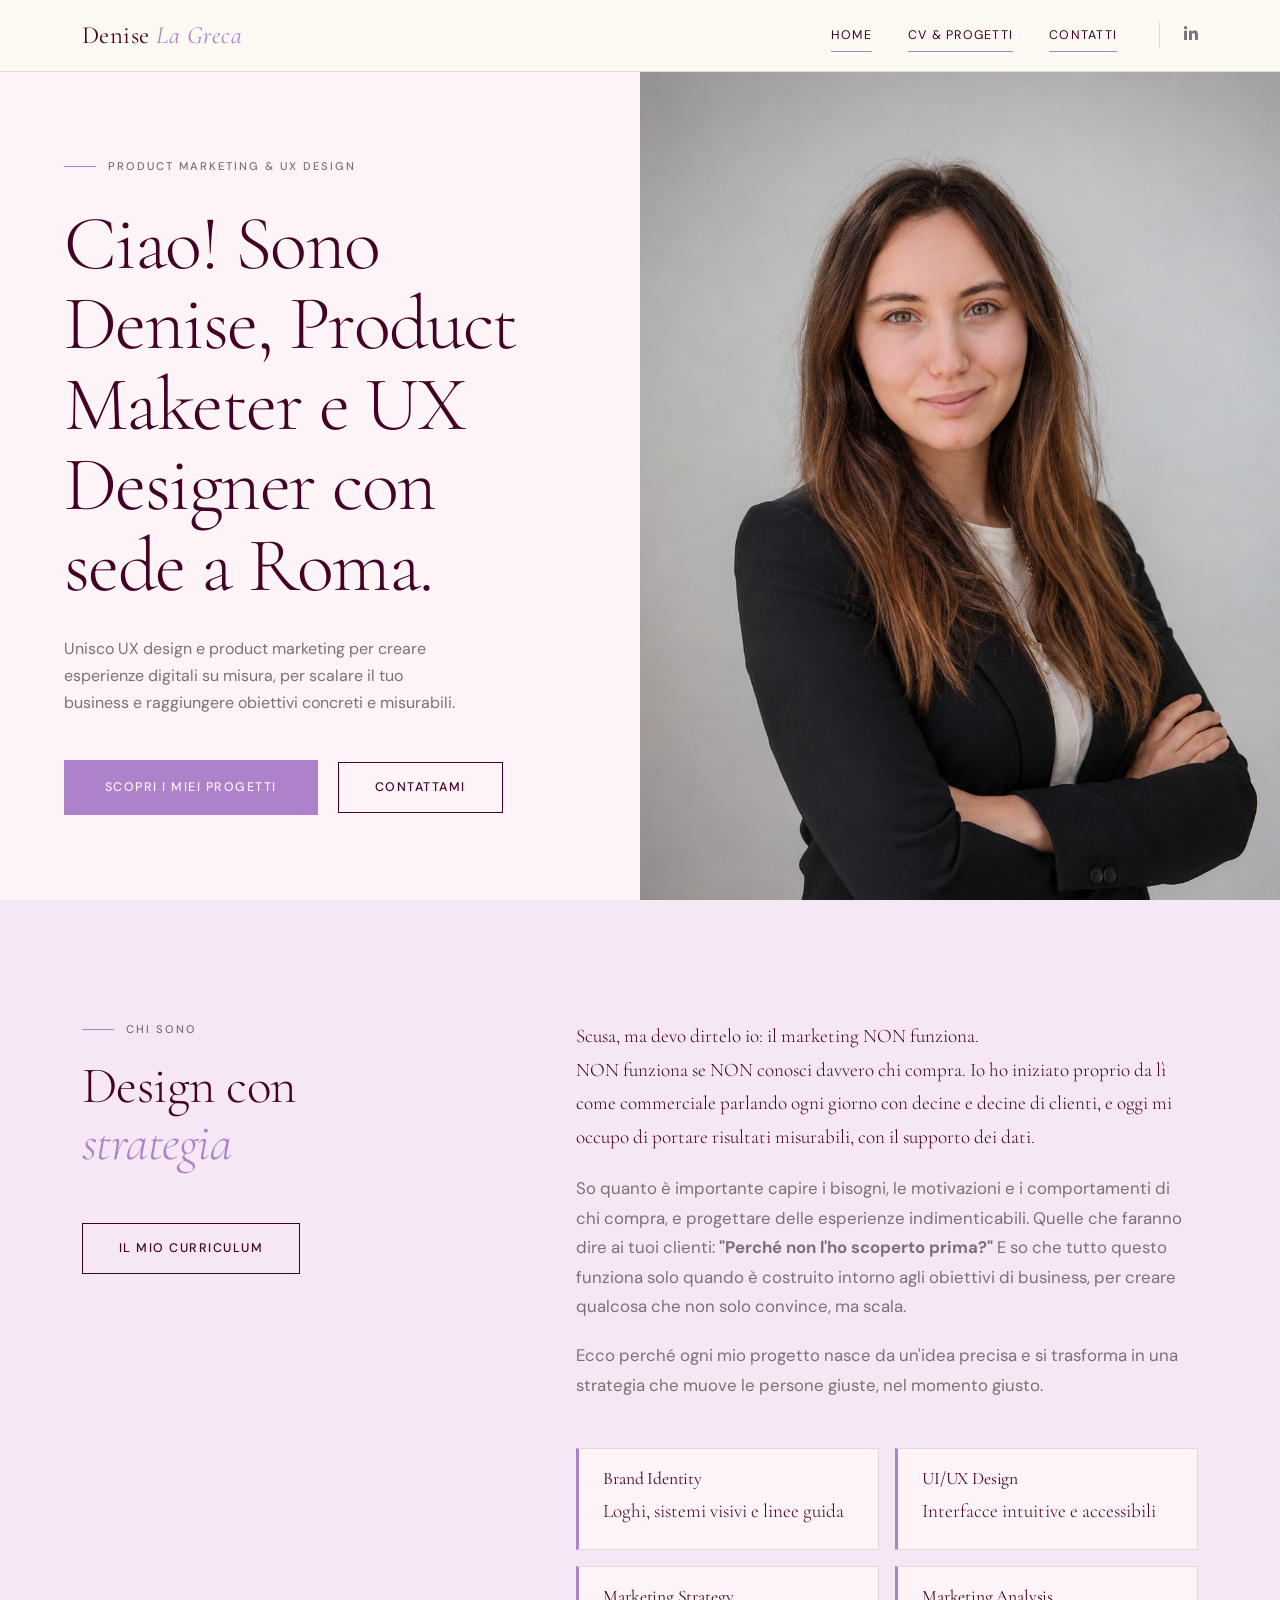
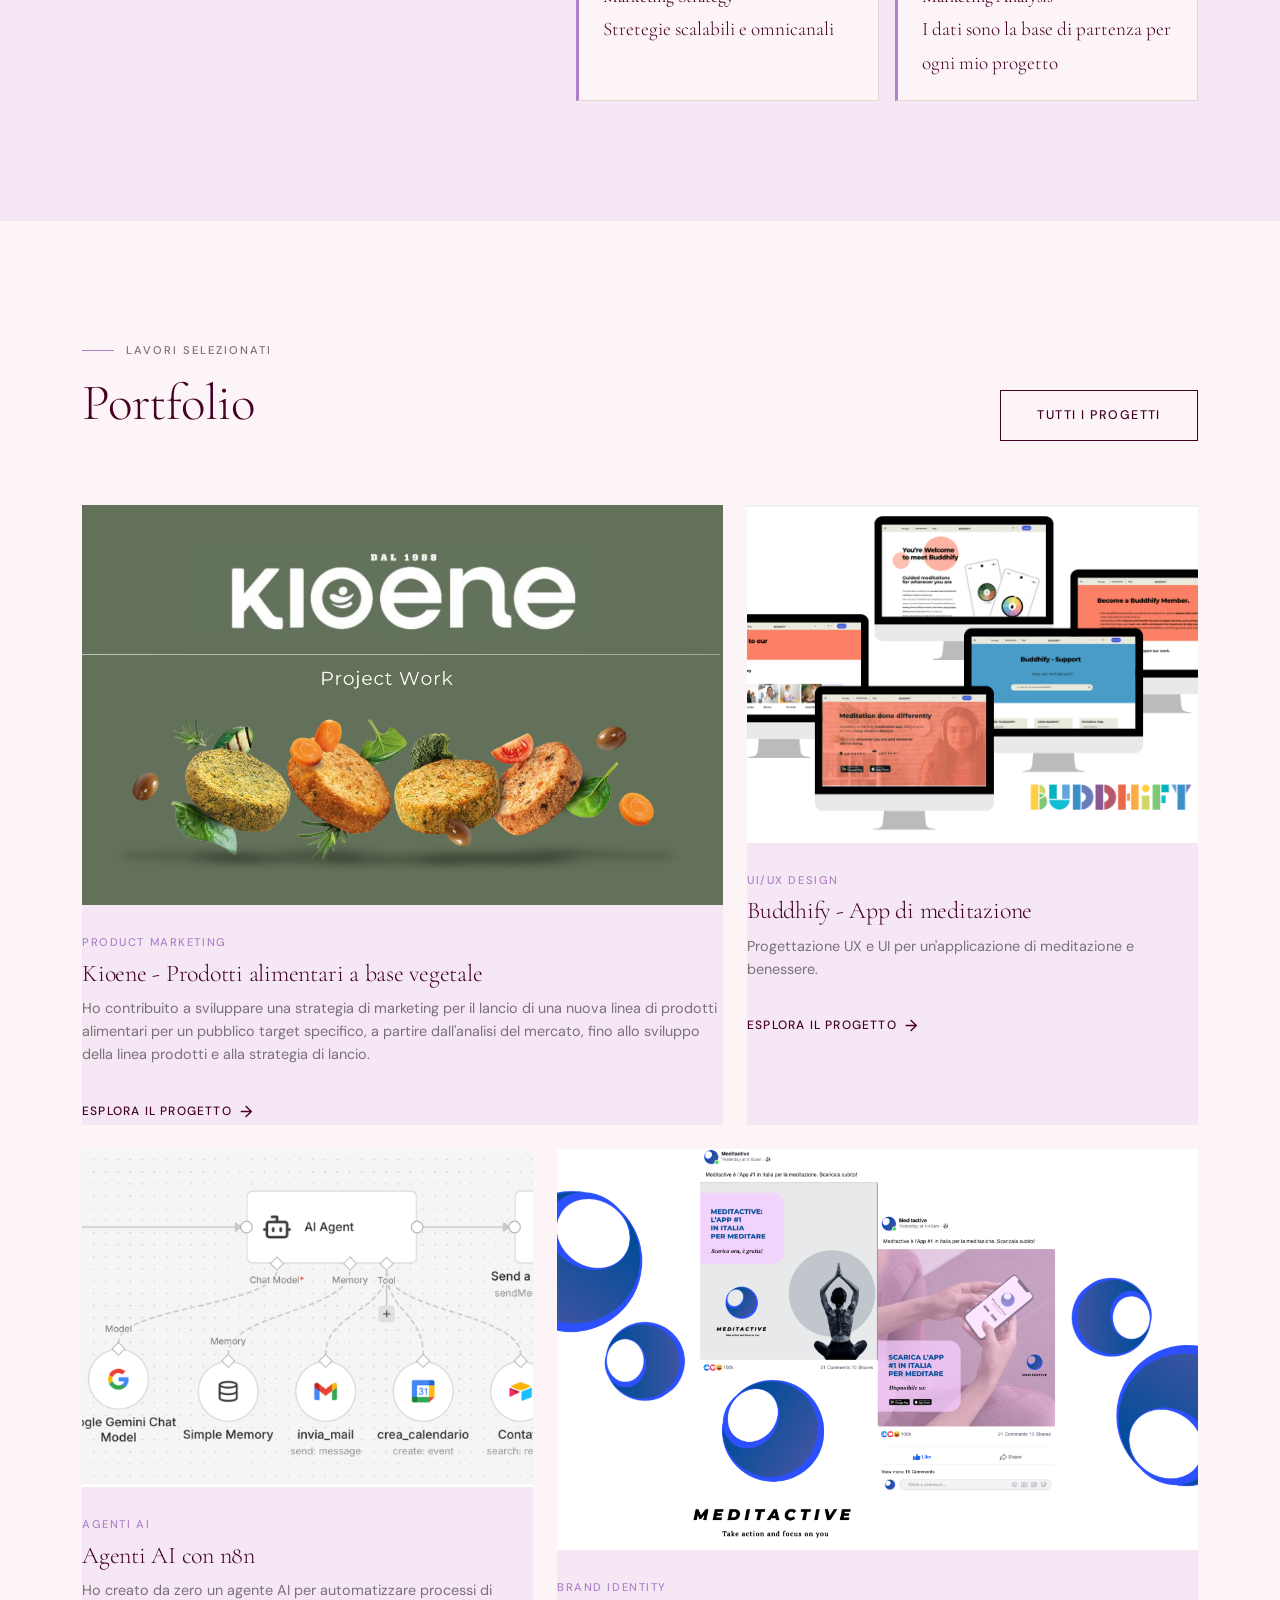
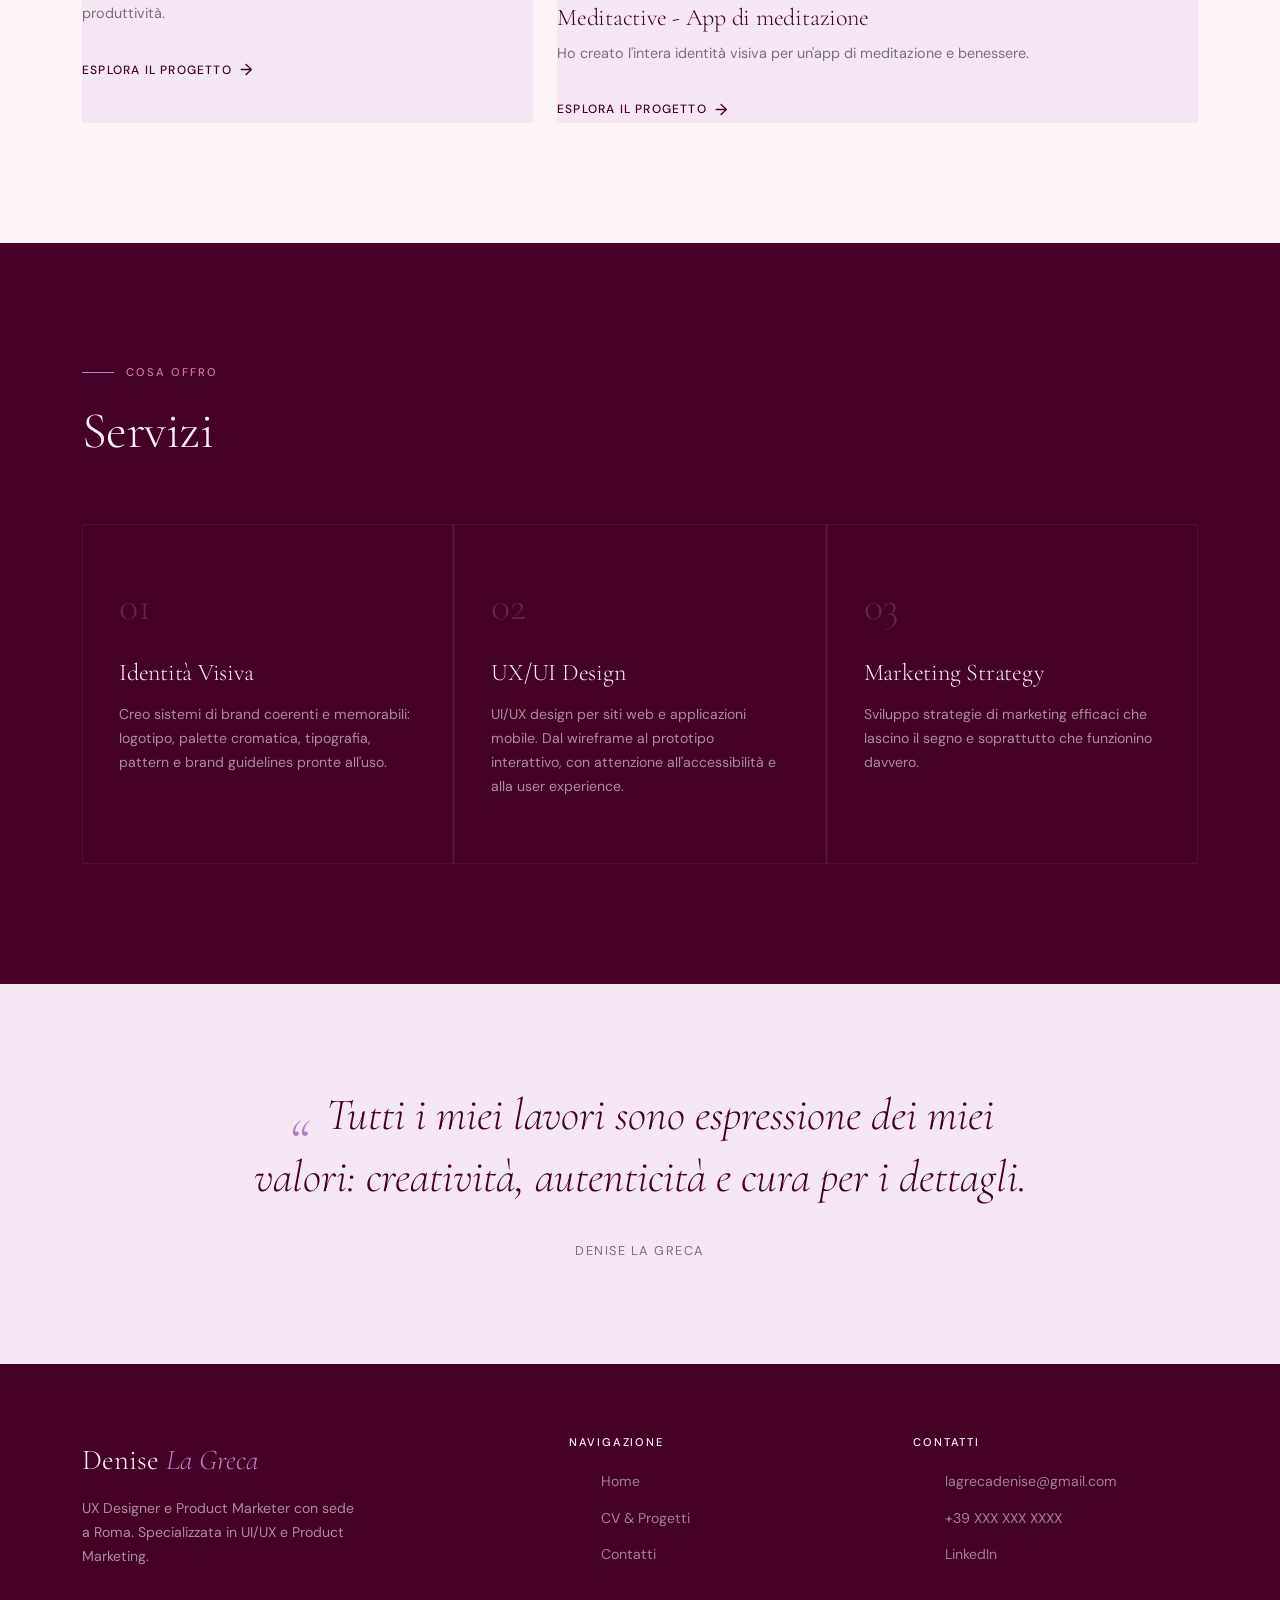
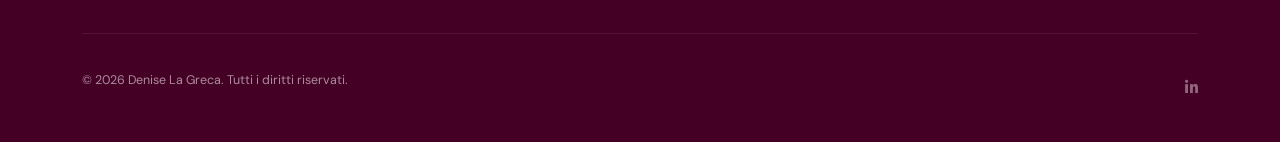
==== index.html @ 882f1cbd "commit" ====
<!DOCTYPE html>
<html lang="it">
<head>
  <meta charset="UTF-8">
  <meta name="viewport" content="width=device-width, initial-scale=1.0">
  <title>Denise La Greca - Product Marketing & UX Design</title>
  <meta name="description" content="Portfolio di Denise La Greca, UX Designer e Product Marketer con sede a Roma. Specializzata in UI/UX e Product Marketing.">
  <meta name="author" content="Denise La Greca">

  <!-- Open Graph -->
  <meta property="og:type" content="website">
  <meta property="og:url" content="https://provadenise70-prog.github.io/portfolio-denise/">
  <meta property="og:title" content="Denise La Greca — Product Marketing & UX Design">
  <meta property="og:description" content="Portfolio di Denise La Greca, UX Designer e Product Marketer con sede a Roma. Specializzata in UI/UX e Product Marketing.">
  <meta property="og:image" content="assets/img/og-cover.jpg">
  <meta property="og:locale" content="it_IT">
  <meta property="og:site_name" content="Denise La Greca Portfolio">

  <!-- Twitter Card -->
  <meta name="twitter:card" content="summary_large_image">
  <meta name="twitter:title" content="Denise La Greca — Product Marketing & UX Design">
  <meta name="twitter:description" content="Portfolio di Denise La Greca, UX Designer e Product Marketer con sede a Roma. Specializzata in UI/UX e Product Marketing.">
  <meta name="twitter:image" content="assets/img/og-cover.jpg">

  <!-- Favicon -->
  <link rel="icon" href="favicon.ico" type="image/x-icon">
  <link rel="apple-touch-icon" sizes="180x180" href="apple-touch-icon.png">
  <link rel="icon" type="image/png" sizes="32x32" href="favicon-32x32.png">
  <link rel="icon" type="image/png" sizes="16x16" href="favicon-16x16.png">
  <link rel="manifest" href="site.webmanifest">

  <!-- Google Fonts -->
  <link rel="preconnect" href="https://fonts.googleapis.com">
  <link rel="preconnect" href="https://fonts.gstatic.com" crossorigin>
  <link href="https://fonts.googleapis.com/css2?family=Cormorant+Garamond:ital,wght@0,300;0,400;0,600;1,300;1,400&family=DM+Sans:wght@300;400;500&display=swap" rel="stylesheet">

  <!-- Bootstrap 5 -->
  <link href="https://cdn.jsdelivr.net/npm/bootstrap@5.3.2/dist/css/bootstrap.min.css" rel="stylesheet">

  <!-- Font Awesome -->
  <link rel="stylesheet" href="https://cdnjs.cloudflare.com/ajax/libs/font-awesome/6.5.0/css/all.min.css">

  <!-- CSS personalizzato -->
  <link rel="stylesheet" href="assets/css/style.css">
</head>
<body>

  <!-- ══ NAVBAR ══════════════════════════════════ -->
  <nav class="navbar navbar-custom navbar-expand-lg" id="mainNav">
    <div class="container">
      <a class="navbar-brand" href="index.html">
        Denise <span>La Greca</span>
      </a>

      <button class="navbar-toggler" type="button"
              data-bs-toggle="collapse" data-bs-target="#navMenu"
              aria-controls="navMenu" aria-expanded="false"
              aria-label="Apri menu">
        <span class="navbar-toggler-icon"></span>
      </button>

      <div class="collapse navbar-collapse justify-content-end" id="navMenu">
        <ul class="navbar-nav align-items-lg-center">
          <li class="nav-item">
            <a class="nav-link active" href="index.html">Home</a>
          </li>
          <li class="nav-item">
            <a class="nav-link" href="CV/index.html">CV & Progetti</a>
          </li>
          <li class="nav-item">
            <a class="nav-link" href="Contatti/index.html">Contatti</a>
          </li>
        </ul>

        <div class="nav-social d-none d-lg-flex">
          <a href="https://www.linkedin.com/in/deniselagreca/" target="_blank" rel="noopener" aria-label="LinkedIn">
            <i class="fa-brands fa-linkedin-in"></i>
          </a>
        </div>
      </div>
    </div>
  </nav>

  <!-- ══ HERO ════════════════════════════════════ -->
  <section class="hero">
    <div class="hero-content reveal">
      <div class="hero-eyebrow">
        <span class="section-label">Product Marketing & UX Design</span>
      </div>
      <h1>Ciao! 
        Sono Denise, Product Maketer e UX Designer con sede a Roma.
    
      </h1>
      <p class="hero-sub">
        Unisco UX design e product marketing per creare esperienze digitali su misura, per scalare il tuo business e raggiungere obiettivi concreti e misurabili.
      </p>
      <div class="hero-cta">
        <a href="CV/index.html" class="btn-gold">Scopri i miei progetti</a>
        <a href="Contatti/index.html" class="btn-outline">Contattami</a>
      </div>
    </div>

    <div class="hero-visual">
      <img src="assets/img/cv2026denise.png"
           alt="Denise La Greca — UX Designer"
           loading="eager">
  </section>

  <!-- ══ INTRO / ABOUT ════════════════════════════ -->
  <section class="intro-section">
    <div class="container">
      <div class="intro-grid">
        <div class="intro-left reveal">
          <span class="section-label">Chi sono</span>
          <h2>Design con<br> <em>strategia</em></h2>
          <a href="CV/index.html" class="btn-outline mt-4">Il mio curriculum</a>
        </div>

        <div class="intro-right reveal">
          <p>
            Scusa, ma devo dirtelo io: il marketing NON funziona.<br>
            NON funziona se NON conosci davvero chi compra. 
            Io ho iniziato proprio da lì come commerciale parlando ogni giorno con decine e decine di clienti, e oggi mi occupo di portare risultati misurabili, con il supporto dei dati.
          </p>
          <p>
            So quanto è importante capire i bisogni, le motivazioni e i comportamenti di chi compra, e progettare delle esperienze indimenticabili.
            Quelle che faranno dire ai tuoi clienti: <b>"Perché non l'ho scoperto prima?"</b>
            E so che tutto questo funziona solo quando è costruito intorno agli obiettivi di business, per creare qualcosa che non solo convince, ma scala.          
          </p>
          <p>
            Ecco perché ogni mio progetto nasce da un'idea precisa e si trasforma in una strategia che muove le persone giuste, nel momento giusto.
          </p>

          <div class="skills-grid mt-5">
            <div class="skill-item">
              <h4>Brand Identity</h4>
              <p>Loghi, sistemi visivi e linee guida</p>
            </div>
            <div class="skill-item">
              <h4>UI/UX Design</h4>
              <p>Interfacce intuitive e accessibili</p>
            </div>
            <div class="skill-item">
              <h4>Marketing Strategy</h4>
              <p>Stretegie scalabili e omnicanali</p>
            </div>
            <div class="skill-item">
              <h4>Marketing Analysis</h4>
              <p>I dati sono la base di partenza per ogni mio progetto</p>
            </div>
          </div>
        </div>
      </div>
    </div>
  </section>

  <!-- ══ PORTFOLIO ════════════════════════════════ -->
  <section class="portfolio-section">
    <div class="container">
      <div class="section-header">
        <div>
          <span class="section-label reveal">Lavori selezionati</span>
          <h2 class="reveal">Portfolio</h2>
        </div>
        <a href="CV/index.html" class="btn-outline reveal">Tutti i progetti</a>
      </div>

      <div class="portfolio-grid">

        <!-- Card 1 — grande -->
        <article class="portfolio-card reveal">
          <div class="card-img-wrap">
            <img src="assets/img/kioene_cover.png" alt="Progetto Product Marketing Kioene" loading="lazy">
          </div>
          <div class="card-body">
            <p class="card-tag">Product Marketing</p>
            <h3 class="card-title">Kioene - Prodotti alimentari a base vegetale</h3>
            <p class="card-desc">Ho contribuito a sviluppare una strategia di marketing per il lancio di una nuova linea di prodotti alimentari per un pubblico target specifico, a partire dall'analisi del mercato, fino allo sviluppo della linea prodotti e alla strategia di lancio.</p>
            <a href="CV/index.html" class="card-arrow">Esplora il progetto</a>
          </div>
        </article>

        <!-- Card 2 -->
        <article class="portfolio-card reveal">
          <div class="card-img-wrap">
            <img src="assets/img/buddhify_UI.png" alt="App mobile meditazione UI" loading="lazy">
          </div>
          <div class="card-body">
            <p class="card-tag">UI/UX Design</p>
            <h3 class="card-title">Buddhify - App di meditazione</h3>
            <p class="card-desc">Progettazione UX e UI per un'applicazione di meditazione e benessere.</p>
            <a href="CV/index.html" class="card-arrow">Esplora il progetto</a>
          </div>
        </article>

        <!-- Card 3 -->
        <article class="portfolio-card reveal">
          <div class="card-img-wrap">
            <img src="assets/img/flusso_agente.png" alt="Agente AI con n8n" loading="lazy">
          </div>
          <div class="card-body">
            <p class="card-tag">Agenti AI</p>
            <h3 class="card-title">Agenti AI con n8n</h3>
            <p class="card-desc">Ho creato da zero un agente AI per automatizzare processi di produttività.</p>
            <a href="CV/index.html" class="card-arrow">Esplora il progetto</a>
          </div>
        </article>

        <!-- Card 4 — grande -->
        <article class="portfolio-card reveal">
          <div class="card-img-wrap">
            <img src="assets/img/meditactive_cover.png" alt="Brand identity App di Meditazione" loading="lazy">
          </div>
          <div class="card-body">
            <p class="card-tag">Brand Identity</p>
            <h3 class="card-title">Meditactive - App di meditazione</h3>
            <p class="card-desc">Ho creato l'intera identità visiva per un'app di meditazione e benessere.</p>
            <a href="CV/index.html" class="card-arrow">Esplora il progetto</a>
          </div>
        </article>

      </div>
    </div>
  </section>

  <!-- ══ SERVIZI ══════════════════════════════════ -->
  <section class="services-section">
    <div class="container">
      <span class="section-label reveal">Cosa offro</span>
      <h2 class="reveal">Servizi</h2>

      <div class="services-grid reveal">
        <div class="service-item">
          <div class="service-num">01</div>
          <h3>Identità Visiva</h3>
          <p>Creo sistemi di brand coerenti e memorabili: logotipo, palette cromatica, tipografia, pattern e brand guidelines pronte all'uso.</p>
        </div>
        <div class="service-item">
          <div class="service-num">02</div>
          <h3>UX/UI Design</h3>
          <p>UI/UX design per siti web e applicazioni mobile. Dal wireframe al prototipo interattivo, con attenzione all'accessibilità e alla user experience.</p>
        </div>
        <div class="service-item">
          <div class="service-num">03</div>
          <h3>Marketing Strategy</h3>
          <p>Sviluppo strategie di marketing efficaci che lascino il segno e soprattutto che funzionino davvero.</p>
        </div>
      </div>
    </div>
  </section>

  <!-- ══ QUOTE ════════════════════════════════════ -->
  <section class="quote-section reveal">
    <div class="container">
      <blockquote>
        Tutti i miei lavori sono espressione dei miei valori: creatività, autenticità e cura per i dettagli.
      </blockquote>
      <cite>Denise La Greca</cite>
    </div>
  </section>

  <!-- ══ FOOTER ═══════════════════════════════════ -->
  <footer class="footer">
    <div class="container">
      <div class="footer-top">
        <div class="footer-brand">
          <span class="brand-name">Denise <span>La Greca</span></span>
          <p>UX Designer e Product Marketer con sede a Roma. Specializzata in UI/UX e Product Marketing.</p>
        </div>

        <div>
          <h4>Navigazione</h4>
          <ul>
            <li><a href="index.html">Home</a></li>
            <li><a href="CV/index.html">CV & Progetti</a></li>
            <li><a href="Contatti/index.html">Contatti</a></li>
          </ul>
        </div>

        <div>
          <h4>Contatti</h4>
          <ul>
            <li><a href="mailto:lagrecadenise@gmail.com">lagrecadenise@gmail.com</a></li>
            <li><a href="tel:+39xxxxxxxxxx">+39 XXX XXX XXXX</a></li>
            <li><a href="https://www.linkedin.com/in/deniselagreca/" target="_blank" rel="noopener">LinkedIn</a></li>
        </div>
      </div>

      <div class="footer-bottom">
        <p>&copy; 2026 Denise La Greca. Tutti i diritti riservati.</p>
        <div class="footer-socials">
          <a href="https://www.linkedin.com/in/deniselagreca/" aria-label="LinkedIn" target="_blank" rel="noopener">
            <i class="fa-brands fa-linkedin-in"></i>
          </a>
        </div>
      </div>
    </div>
  </footer>

  <!-- ══ SCRIPTS ══════════════════════════════════ -->
  <script src="https://cdn.jsdelivr.net/npm/bootstrap@5.3.2/dist/js/bootstrap.bundle.min.js"></script>
  <script src="assets/js/main.js"></script>
</body>
</html>
---- assets/css/style.css ----
@charset "UTF-8";
@import url("https://fonts.googleapis.com/css2?family=Cormorant+Garamond:ital,wght@0,300;0,400;0,600;1,300;1,400&family=DM+Sans:wght@300;400;500&display=swap");
*, *::before, *::after {
  box-sizing: border-box;
  margin: 0;
  padding: 0;
}

html {
  scroll-behavior: smooth;
  -webkit-font-smoothing: antialiased;
}

img, video {
  max-width: 100%;
  display: block;
}

a {
  text-decoration: none;
  color: inherit;
}

ul, ol {
  list-style: none;
}

button {
  border: none;
  background: none;
  cursor: pointer;
  font-family: inherit;
}

:root {
  --cream: #f5e8f4;
  --ivory: #fdf4f8;
  --charcoal: #450025;
  --warm-gray: #7a7079;
  --gold: #ad82ca;
  --gold-light: #d47aa7;
  --terracotta: #c15ea0;
  --sage: #d49fcb;
  --border: #E2DAD0;
  --font-display: 'Cormorant Garamond', Georgia, serif;
  --font-body: 'DM Sans', sans-serif;
  --nav-h: 72px;
  --transition: 0.35s cubic-bezier(0.4, 0, 0.2, 1);
  --shadow-soft: 0 4px 32px rgba(28, 28, 28, 0.08);
  --shadow-card: 0 8px 48px rgba(28, 28, 28, 0.12);
}

/* RESET */
* { margin: 0; padding: 0; box-sizing: border-box; }
body {
  font-family: var(--font-body);
  background-color: var(--ivory);
  color: var(--charcoal);
  font-size: 16px;
  line-height: 1.65;
  overflow-x: hidden;
}
h1, h2, h3 { font-family: 'Playfair Display', serif; color: var(--soft-purple); }

h1, h2, h3, h4 {
  font-family: var(--font-display);
  font-weight: 300;
  line-height: 1.15;
  letter-spacing: -0.01em;
}
.logo { font-size: 1.4rem; font-weight: 700; color: var(--lavender); text-decoration: none; }
.nav-links { display: flex; gap: 2rem; list-style: none; }
.nav-links a { text-decoration: none; color: var(--text-main); font-weight: 500; }
.nav-links a.active { color: var(--lavender); }

.section-label {
  font-family: var(--font-body);
  font-size: 0.7rem;
  font-weight: 500;
  letter-spacing: 0.18em;
  text-transform: uppercase;
  color: var(--warm-gray);
  display: flex;
  align-items: center;
  gap: 12px;
}
.section-label::before {
  content: "";
  display: inline-block;
  width: 32px;
  height: 1px;
  background: var(--gold);
}

.btn-outline {
  display: inline-flex;
  align-items: center;
  gap: 10px;
  padding: 14px 36px;
  border: 1px solid var(--charcoal);
  font-family: var(--font-body);
  font-size: 0.78rem;
  font-weight: 500;
  letter-spacing: 0.12em;
  text-transform: uppercase;
  color: var(--charcoal);
  background: transparent;
  transition: var(--transition);
  cursor: pointer;
}
.btn-outline:hover {
  background: var(--charcoal);
  color: var(--ivory);
  transform: translateY(-2px);
  box-shadow: var(--shadow-soft);
}

.btn-gold {
  display: inline-flex;
  align-items: center;
  gap: 10px;
  padding: 16px 40px;
  background: var(--gold);
  color: var(--ivory);
  font-family: var(--font-body);
  font-size: 0.78rem;
  font-weight: 500;
  letter-spacing: 0.12em;
  text-transform: uppercase;
  border: 1px solid transparent;
  transition: var(--transition);
  cursor: pointer;
}
.btn-gold:hover {
  background: var(--charcoal);
  transform: translateY(-2px);
  box-shadow: var(--shadow-card);
}

.navbar-custom {
  position: sticky;
  top: 0;
  z-index: 1000;
  height: var(--nav-h);
  background: rgba(253, 250, 244, 0.96);
  backdrop-filter: blur(12px);
  -webkit-backdrop-filter: blur(12px);
  border-bottom: 1px solid var(--border);
  transition: box-shadow var(--transition);
}
.navbar-custom.scrolled {
  box-shadow: var(--shadow-soft);
}
.navbar-custom .navbar-brand {
  font-family: var(--font-display);
  font-size: 1.55rem;
  font-weight: 400;
  letter-spacing: 0.02em;
  color: var(--charcoal);
}
.navbar-custom .navbar-brand span {
  color: var(--gold);
  font-style: italic;
}
.navbar-custom .nav-link {
  font-family: var(--font-body);
  font-size: 0.78rem;
  font-weight: 400;
  letter-spacing: 0.1em;
  text-transform: uppercase;
  color: var(--warm-gray) !important;
  padding: 6px 0 !important;
  margin: 0 18px;
  position: relative;
  transition: color var(--transition);
}
.navbar-custom .nav-link::after {
  content: "";
  position: absolute;
  bottom: 0;
  left: 0;
  width: 0;
  height: 1px;
  background: var(--gold);
  transition: width var(--transition);
}
.navbar-custom .nav-link:hover, .navbar-custom .nav-link.active {
  color: var(--charcoal) !important;
}
.navbar-custom .nav-link:hover::after, .navbar-custom .nav-link.active::after {
  width: 100%;
}
.navbar-custom .navbar-toggler {
  border: none;
  padding: 4px;
}
.navbar-custom .navbar-toggler:focus {
  box-shadow: none;
}
.navbar-custom .navbar-toggler .navbar-toggler-icon {
  background-image: url("data:image/svg+xml,%3Csvg xmlns='http://www.w3.org/2000/svg' width='24' height='24' viewBox='0 0 24 24' fill='none' stroke='%231C1C1C' stroke-width='1.5'%3E%3Cline x1='3' y1='6' x2='21' y2='6'/%3E%3Cline x1='3' y1='12' x2='21' y2='12'/%3E%3Cline x1='3' y1='18' x2='21' y2='18'/%3E%3C/svg%3E");
}
.navbar-custom .nav-social {
  display: flex;
  align-items: center;
  gap: 16px;
  margin-left: 24px;
  padding-left: 24px;
  border-left: 1px solid var(--border);
}
.navbar-custom .nav-social a {
  color: var(--warm-gray);
  font-size: 1rem;
  transition: color var(--transition);
}
.navbar-custom .nav-social a:hover {
  color: var(--gold);
}

.hero {
  min-height: calc(100vh - var(--nav-h));
  display: grid;
  grid-template-columns: 1fr 1fr;
  align-items: center;
  overflow: hidden;
}
@media (max-width: 768px) {
  .hero {
    grid-template-columns: 1fr;
    min-height: auto;
  }
}

.hero-content {
  padding: 80px 80px 80px 5vw;
  display: flex;
  flex-direction: column;
  justify-content: center;
}
@media (max-width: 992px) {
  .hero-content {
    padding: 60px 40px;
  }
}
@media (max-width: 768px) {
  .hero-content {
    padding: 60px 24px 40px;
    order: 2;
  }
}
.hero-content .hero-eyebrow {
  margin-bottom: 28px;
}
.hero-content h1 {
  font-size: clamp(3rem, 6vw, 5.5rem);
  font-weight: 300;
  line-height: 1.05;
  letter-spacing: -0.02em;
  margin-bottom: 28px;
}
.hero-content h1 em {
  font-style: italic;
  color: var(--gold);
}
.hero-content .hero-sub {
  font-family: var(--font-body);
  font-size: 1rem;
  color: var(--warm-gray);
  line-height: 1.7;
  max-width: 400px;
  margin-bottom: 44px;
}
.hero-content .hero-cta {
  display: flex;
  gap: 20px;
  flex-wrap: wrap;
  align-items: center;
}

.hero-visual {
  position: relative;
  height: 100%;
  min-height: calc(100vh - var(--nav-h));
  background: var(--cream);
  overflow: hidden;
}
@media (max-width: 768px) {
  .hero-visual {
    min-height: 60vw;
    order: 1;
  }
}
.hero-visual img {
  width: 100%;
  height: 100%;
  -o-object-fit: cover;
     object-fit: cover;
  -o-object-position: center top;
     object-position: center top;
  transition: transform 0.8s ease;
}
.hero-visual:hover img {
  transform: scale(1.03);
}
.hero-visual .hero-badge {
  position: absolute;
  bottom: 40px;
  left: 40px;
  width: 100px;
  height: 100px;
  border-radius: 50%;
  background: var(--gold);
  color: var(--ivory);
  display: flex;
  align-items: center;
  justify-content: center;
  text-align: center;
  font-family: var(--font-display);
  font-size: 0.85rem;
  font-style: italic;
  line-height: 1.3;
  animation: rotateBadge 12s linear infinite;
}
@media (max-width: 768px) {
  .hero-visual .hero-badge {
    display: none;
  }
}

@keyframes rotateBadge {
  from {
    transform: rotate(0deg);
  }
  to {
    transform: rotate(360deg);
  }
}
.intro-section {
  padding: 120px 0;
  background: var(--cream);
}
@media (max-width: 768px) {
  .intro-section {
    padding: 72px 0;
  }
}
.intro-section .intro-grid {
  display: grid;
  grid-template-columns: 1fr 1.5fr;
  gap: 80px;
  align-items: start;
}
@media (max-width: 768px) {
  .intro-section .intro-grid {
    grid-template-columns: 1fr;
    gap: 48px;
  }
}
.intro-section .intro-left {
  position: sticky;
  top: calc(var(--nav-h) + 32px);
}
@media (max-width: 768px) {
  .intro-section .intro-left {
    position: static;
  }
}
.intro-section h2 {
  font-size: clamp(2.2rem, 4vw, 3.8rem);
  margin: 20px 0 28px;
  line-height: 1.1;
}
.intro-section h2 em {
  color: var(--gold);
  font-style: italic;
}
.intro-section .intro-right p {
  font-size: 1.05rem;
  color: var(--warm-gray);
  margin-bottom: 20px;
  line-height: 1.75;
}
.intro-section .intro-right p:first-of-type {
  font-size: 1.2rem;
  color: var(--charcoal);
  font-family: var(--font-display);
  font-weight: 300;
}
.intro-section .skills-grid {
  display: grid;
  grid-template-columns: 1fr 1fr;
  gap: 16px;
  margin-top: 40px;
}
@media (max-width: 480px) {
  .intro-section .skills-grid {
    grid-template-columns: 1fr;
  }
}
.intro-section .skill-item {
  padding: 20px 24px;
  background: var(--ivory);
  border: 1px solid var(--border);
  border-left: 3px solid var(--gold);
}
.intro-section .skill-item h4 {
  font-family: var(--font-display);
  font-size: 1.1rem;
  font-weight: 400;
  margin-bottom: 6px;
}
.intro-section .skill-item p {
  font-size: 0.82rem;
  color: var(--warm-gray);
  margin: 0;
}

.portfolio-section {
  padding: 120px 0;
}
@media (max-width: 768px) {
  .portfolio-section {
    padding: 72px 0;
  }
}
.portfolio-section .section-header {
  display: flex;
  justify-content: space-between;
  align-items: flex-end;
  margin-bottom: 64px;
}
@media (max-width: 576px) {
  .portfolio-section .section-header {
    flex-direction: column;
    align-items: flex-start;
    gap: 24px;
  }
}
.portfolio-section h2 {
  font-size: clamp(2.2rem, 4vw, 3.5rem);
  margin-top: 14px;
}
.portfolio-section .portfolio-grid {
  display: grid;
  grid-template-columns: repeat(12, 1fr);
  gap: 24px;
}
@media (max-width: 768px) {
  .portfolio-section .portfolio-grid {
    grid-template-columns: 1fr;
  }
}

.portfolio-card {
  position: relative;
  overflow: hidden;
  background: var(--cream);
  cursor: pointer;
}
.portfolio-card:nth-child(1) {
  grid-column: 1/8;
  grid-row: 1;
}
@media (max-width: 768px) {
  .portfolio-card:nth-child(1) {
    grid-column: 1;
  }
}
.portfolio-card:nth-child(2) {
  grid-column: 8/13;
  grid-row: 1;
}
@media (max-width: 768px) {
  .portfolio-card:nth-child(2) {
    grid-column: 1;
  }
}
.portfolio-card:nth-child(3) {
  grid-column: 1/6;
  grid-row: 2;
}
@media (max-width: 768px) {
  .portfolio-card:nth-child(3) {
    grid-column: 1;
  }
}
.portfolio-card:nth-child(4) {
  grid-column: 6/13;
  grid-row: 2;
}
@media (max-width: 768px) {
  .portfolio-card:nth-child(4) {
    grid-column: 1;
  }
}
.portfolio-card .card-img-wrap {
  aspect-ratio: 4/3;
  overflow: hidden;
}
.portfolio-card .card-img-wrap img {
  width: 100%;
  height: 100%;
  -o-object-fit: cover;
     object-fit: cover;
  transition: transform 0.7s cubic-bezier(0.4, 0, 0.2, 1);
}
.portfolio-card:nth-child(1) .card-img-wrap, .portfolio-card:nth-child(4) .card-img-wrap {
  aspect-ratio: 16/10;
}
.portfolio-card:hover .card-img-wrap img {
  transform: scale(1.06);
}
.portfolio-card .card-body {
  padding: 28px 0 0;
}
.portfolio-card .card-tag {
  font-size: 0.7rem;
  font-weight: 500;
  letter-spacing: 0.14em;
  text-transform: uppercase;
  color: var(--gold);
  margin-bottom: 8px;
}
.portfolio-card .card-title {
  font-family: var(--font-display);
  font-size: 1.5rem;
  font-weight: 300;
  margin-bottom: 10px;
  transition: color var(--transition);
}
.portfolio-card .card-desc {
  font-size: 0.9rem;
  color: var(--warm-gray);
  line-height: 1.6;
}
.portfolio-card .card-arrow {
  display: inline-flex;
  align-items: center;
  gap: 8px;
  margin-top: 16px;
  font-size: 0.75rem;
  font-weight: 500;
  letter-spacing: 0.1em;
  text-transform: uppercase;
  color: var(--charcoal);
  transition: gap var(--transition);
}
.portfolio-card .card-arrow::after {
  content: "→";
  font-size: 1rem;
}
.portfolio-card:hover .card-title {
  color: var(--gold);
}
.portfolio-card:hover .card-arrow {
  gap: 14px;
}

.services-section {
  padding: 120px 0;
  background: var(--charcoal);
  color: var(--ivory);
}
@media (max-width: 768px) {
  .services-section {
    padding: 72px 0;
  }
}
.services-section .section-label {
  color: var(--gold-light);
}
.services-section .section-label::before {
  background: var(--gold);
}
.services-section h2 {
  font-size: clamp(2.2rem, 4vw, 3.5rem);
  margin: 20px 0 64px;
  color: var(--ivory);
}
.services-section .services-grid {
  display: grid;
  grid-template-columns: repeat(3, 1fr);
  gap: 1px;
  background: rgba(255, 255, 255, 0.08);
}
@media (max-width: 768px) {
  .services-section .services-grid {
    grid-template-columns: 1fr;
  }
}
.services-section .service-item {
  padding: 48px 36px;
  background: var(--charcoal);
  border: 1px solid rgba(255, 255, 255, 0.06);
  transition: background var(--transition);
}
.services-section .service-item:hover {
  background: rgba(184, 147, 90, 0.12);
}
.services-section .service-item:hover .service-num {
  color: var(--gold);
}
.services-section .service-item .service-num {
  font-family: var(--font-display);
  font-size: 2.5rem;
  font-weight: 300;
  color: rgba(255, 255, 255, 0.15);
  margin-bottom: 20px;
  transition: color var(--transition);
}
.services-section .service-item h3 {
  font-family: var(--font-display);
  font-size: 1.5rem;
  font-weight: 300;
  color: var(--ivory);
  margin-bottom: 16px;
}
.services-section .service-item p {
  font-size: 0.88rem;
  color: rgba(255, 255, 255, 0.55);
  line-height: 1.7;
}

.quote-section {
  padding: 100px 0;
  background: var(--cream);
  text-align: center;
}
.quote-section blockquote {
  font-family: var(--font-display);
  font-size: clamp(1.6rem, 3.5vw, 2.8rem);
  font-weight: 300;
  font-style: italic;
  line-height: 1.4;
  max-width: 800px;
  margin: 0 auto 28px;
  color: var(--charcoal);
}
.quote-section blockquote::before {
  content: "“";
  color: var(--gold);
  font-size: 4rem;
  line-height: 0;
  vertical-align: -0.5em;
  margin-right: 8px;
}
.quote-section cite {
  font-family: var(--font-body);
  font-size: 0.8rem;
  font-style: normal;
  letter-spacing: 0.12em;
  text-transform: uppercase;
  color: var(--warm-gray);
}

.cv-hero {
  padding: 100px 0 60px;
  background: var(--cream);
}
.cv-hero h1 {
  font-size: clamp(3rem, 6vw, 5rem);
  margin: 16px 0 20px;
}
.cv-hero h1 em {
  color: var(--gold);
  font-style: italic;
}
.cv-hero p {
  font-size: 1.1rem;
  color: var(--warm-gray);
  max-width: 500px;
  line-height: 1.7;
}
.cv-hero .cv-download {
  margin-top: 36px;
}

.cv-layout {
  padding: 80px 0 120px;
}
.cv-layout .cv-grid {
  display: grid;
  grid-template-columns: 1fr 2fr;
  gap: 80px;
}
@media (max-width: 768px) {
  .cv-layout .cv-grid {
    grid-template-columns: 1fr;
    gap: 48px;
  }
}
.cv-layout .cv-sidebar .sidebar-block {
  margin-bottom: 48px;
}
.cv-layout .cv-sidebar .sidebar-block h3 {
  font-family: var(--font-display);
  font-size: 1.1rem;
  font-weight: 400;
  letter-spacing: 0.04em;
  margin-bottom: 20px;
  padding-bottom: 10px;
  border-bottom: 1px solid var(--border);
  display: flex;
  align-items: center;
  gap: 10px;
}
.cv-layout .cv-sidebar .sidebar-block h3 i {
  color: var(--gold);
  font-size: 0.9rem;
}
.cv-layout .cv-sidebar .sidebar-block p, .cv-layout .cv-sidebar .sidebar-block a {
  font-size: 0.9rem;
  color: var(--warm-gray);
  line-height: 1.65;
  display: block;
  margin-bottom: 4px;
}
.cv-layout .cv-sidebar .sidebar-block a:hover {
  color: var(--gold);
}
.cv-layout .cv-sidebar .skill-bar-item {
  margin-bottom: 14px;
}
.cv-layout .cv-sidebar .skill-bar-item .skill-label {
  display: flex;
  justify-content: space-between;
  font-size: 0.82rem;
  margin-bottom: 6px;
  color: var(--charcoal);
}
.cv-layout .cv-sidebar .skill-bar-item .skill-track {
  height: 2px;
  background: var(--border);
  position: relative;
}
.cv-layout .cv-sidebar .skill-bar-item .skill-track .skill-fill {
  position: absolute;
  top: 0;
  left: 0;
  height: 100%;
  background: var(--gold);
  transition: width 1s ease;
}
.cv-layout .cv-sidebar .lang-list li {
  display: flex;
  justify-content: space-between;
  font-size: 0.88rem;
  padding: 8px 0;
  border-bottom: 1px solid var(--border);
  color: var(--charcoal);
}
.cv-layout .cv-sidebar .lang-list li span {
  color: var(--warm-gray);
}
.cv-layout .cv-main .cv-section {
  margin-bottom: 60px;
}
.cv-layout .cv-main .cv-section h2 {
  font-size: 1.8rem;
  margin-bottom: 32px;
  padding-bottom: 12px;
  border-bottom: 2px solid var(--border);
  display: flex;
  align-items: center;
  gap: 12px;
}
.cv-layout .cv-main .cv-section h2 i {
  color: var(--gold);
  font-size: 1rem;
}
.cv-layout .cv-main .timeline-item {
  display: grid;
  grid-template-columns: 120px 1fr;
  gap: 24px;
  margin-bottom: 36px;
  position: relative;
}
@media (max-width: 480px) {
  .cv-layout .cv-main .timeline-item {
    grid-template-columns: 1fr;
    gap: 8px;
  }
}
.cv-layout .cv-main .timeline-item::before {
  content: "";
  position: absolute;
  left: 120px;
  top: 8px;
  bottom: -36px;
  width: 1px;
  background: var(--border);
}
@media (max-width: 480px) {
  .cv-layout .cv-main .timeline-item::before {
    display: none;
  }
}
.cv-layout .cv-main .timeline-item:last-child::before {
  display: none;
}
.cv-layout .cv-main .timeline-item .timeline-date {
  font-size: 0.78rem;
  font-weight: 500;
  letter-spacing: 0.06em;
  color: var(--gold);
  text-align: right;
  padding-right: 24px;
  padding-top: 4px;
}
@media (max-width: 480px) {
  .cv-layout .cv-main .timeline-item .timeline-date {
    text-align: left;
    padding-right: 0;
  }
}
.cv-layout .cv-main .timeline-item .timeline-dot {
  position: absolute;
  left: 112px;
  top: 6px;
  width: 8px;
  height: 8px;
  border-radius: 50%;
  background: var(--gold);
  border: 2px solid var(--ivory);
  box-shadow: 0 0 0 1px var(--gold);
}
@media (max-width: 480px) {
  .cv-layout .cv-main .timeline-item .timeline-dot {
    display: none;
  }
}
.cv-layout .cv-main .timeline-item .timeline-content h3 {
  font-family: var(--font-display);
  font-size: 1.2rem;
  font-weight: 400;
  margin-bottom: 4px;
}
.cv-layout .cv-main .timeline-item .timeline-content .company {
  font-size: 0.82rem;
  font-weight: 500;
  letter-spacing: 0.06em;
  text-transform: uppercase;
  color: var(--terracotta);
  margin-bottom: 10px;
}
.cv-layout .cv-main .timeline-item .timeline-content p {
  font-size: 0.9rem;
  color: var(--warm-gray);
  line-height: 1.65;
}

.projects-section {
  padding: 100px 0 120px;
  background: var(--cream);
}
.projects-section h2 {
  font-size: clamp(2rem, 4vw, 3.2rem);
  margin: 14px 0 56px;
}
.projects-section .projects-grid {
  display: grid;
  grid-template-columns: repeat(auto-fill, minmax(300px, 1fr));
  gap: 32px;
}
.projects-section .project-card {
  background: var(--ivory);
  border: 1px solid var(--border);
  overflow: hidden;
  transition: var(--transition);
  display: flex;
  flex-direction: column;
}
.projects-section .project-card:hover {
  transform: translateY(-6px);
  box-shadow: var(--shadow-card);
}
.projects-section .project-card .project-img {
  aspect-ratio: 16/10;
  overflow: hidden;
}
.projects-section .project-card .project-img img {
  width: 100%;
  height: 100%;
  -o-object-fit: cover;
     object-fit: cover;
  transition: transform 0.6s ease;
}
.projects-section .project-card:hover .project-img img {
  transform: scale(1.05);
}
.projects-section .project-card .project-info {
  padding: 28px;
  flex: 1;
  display: flex;
  flex-direction: column;
}
.projects-section .project-card .project-tags {
  display: flex;
  flex-wrap: wrap;
  gap: 8px;
  margin-bottom: 14px;
}
.projects-section .project-card .project-tags span {
  font-size: 0.68rem;
  font-weight: 500;
  letter-spacing: 0.1em;
  text-transform: uppercase;
  color: var(--gold);
  background: rgba(184, 147, 90, 0.1);
  padding: 4px 10px;
  border-radius: 2px;
}
.projects-section .project-card h3 {
  font-family: var(--font-display);
  font-size: 1.3rem;
  font-weight: 400;
  margin-bottom: 10px;
}
.projects-section .project-card p {
  font-size: 0.88rem;
  color: var(--warm-gray);
  line-height: 1.65;
  flex: 1;
}
.projects-section .project-card .project-link {
  display: inline-flex;
  align-items: center;
  gap: 8px;
  margin-top: 20px;
  font-size: 0.75rem;
  font-weight: 500;
  letter-spacing: 0.1em;
  text-transform: uppercase;
  color: var(--charcoal);
  border-bottom: 1px solid var(--charcoal);
  padding-bottom: 4px;
  transition: var(--transition);
}
.projects-section .project-card .project-link:hover {
  color: var(--gold);
  border-color: var(--gold);
  gap: 14px;
}

.contact-hero {
  padding: 100px 0 60px;
  background: var(--cream);
}
.contact-hero h1 {
  font-size: clamp(3rem, 6vw, 5rem);
  margin: 16px 0 20px;
}
.contact-hero h1 em {
  color: var(--gold);
  font-style: italic;
}
.contact-hero p {
  font-size: 1.1rem;
  color: var(--warm-gray);
  max-width: 520px;
  line-height: 1.7;
}

.contact-layout {
  padding: 80px 0 120px;
}
.contact-layout .contact-grid {
  display: grid;
  grid-template-columns: 1fr 1.6fr;
  gap: 80px;
  align-items: start;
}
@media (max-width: 768px) {
  .contact-layout .contact-grid {
    grid-template-columns: 1fr;
    gap: 56px;
  }
}
.contact-layout .contact-info h3 {
  font-family: var(--font-display);
  font-size: 1.8rem;
  font-weight: 300;
  margin-bottom: 28px;
}
.contact-layout .contact-info p {
  font-size: 0.95rem;
  color: var(--warm-gray);
  line-height: 1.7;
  margin-bottom: 36px;
}
.contact-layout .contact-info .info-item {
  display: flex;
  align-items: flex-start;
  gap: 16px;
  padding: 20px 0;
  border-bottom: 1px solid var(--border);
}
.contact-layout .contact-info .info-item:first-of-type {
  border-top: 1px solid var(--border);
}
.contact-layout .contact-info .info-item .info-icon {
  width: 40px;
  height: 40px;
  background: rgba(184, 147, 90, 0.1);
  display: flex;
  align-items: center;
  justify-content: center;
  flex-shrink: 0;
  color: var(--gold);
  font-size: 0.95rem;
  margin-top: 2px;
}
.contact-layout .contact-info .info-item div h4 {
  font-family: var(--font-body);
  font-size: 0.72rem;
  font-weight: 500;
  letter-spacing: 0.12em;
  text-transform: uppercase;
  color: var(--warm-gray);
  margin-bottom: 4px;
}
.contact-layout .contact-info .info-item div a, .contact-layout .contact-info .info-item div p {
  font-size: 0.95rem;
  color: var(--charcoal);
  margin: 0;
  transition: color var(--transition);
}
.contact-layout .contact-info .info-item div a:hover, .contact-layout .contact-info .info-item div p:hover {
  color: var(--gold);
}
.contact-layout .contact-info .social-links {
  display: flex;
  gap: 16px;
  margin-top: 36px;
}
.contact-layout .contact-info .social-links a {
  width: 44px;
  height: 44px;
  border: 1px solid var(--border);
  display: flex;
  align-items: center;
  justify-content: center;
  color: var(--warm-gray);
  font-size: 1rem;
  transition: var(--transition);
}
.contact-layout .contact-info .social-links a:hover {
  background: var(--gold);
  color: var(--ivory);
  border-color: var(--gold);
}

.contact-form-wrap .form-label {
  font-family: var(--font-body);
  font-size: 0.72rem;
  font-weight: 500;
  letter-spacing: 0.12em;
  text-transform: uppercase;
  color: var(--charcoal);
  margin-bottom: 8px;
}
.contact-form-wrap .form-control,
.contact-form-wrap .form-select {
  border: 1px solid var(--border);
  border-radius: 0;
  padding: 14px 16px;
  font-family: var(--font-body);
  font-size: 0.9rem;
  color: var(--charcoal);
  background: var(--ivory);
  transition: border-color var(--transition), box-shadow var(--transition);
}
.contact-form-wrap .form-control::-moz-placeholder, .contact-form-wrap .form-select::-moz-placeholder {
  color: rgba(122, 117, 112, 0.5);
}
.contact-form-wrap .form-control::placeholder,
.contact-form-wrap .form-select::placeholder {
  color: rgba(122, 117, 112, 0.5);
}
.contact-form-wrap .form-control:focus,
.contact-form-wrap .form-select:focus {
  border-color: var(--gold);
  box-shadow: 0 0 0 3px rgba(184, 147, 90, 0.12);
  outline: none;
}
.contact-form-wrap textarea.form-control {
  resize: vertical;
  min-height: 160px;
}
.contact-form-wrap .form-check .form-check-input {
  border-radius: 0;
  border-color: var(--border);
  margin-top: 3px;
}
.contact-form-wrap .form-check .form-check-input:checked {
  background-color: var(--gold);
  border-color: var(--gold);
}
.contact-form-wrap .form-check .form-check-input:focus {
  box-shadow: 0 0 0 3px rgba(184, 147, 90, 0.15);
}
.contact-form-wrap .form-check .form-check-label {
  font-size: 0.85rem;
  color: var(--warm-gray);
}
.contact-form-wrap .form-submit {
  display: flex;
  align-items: center;
  justify-content: space-between;
}
@media (max-width: 480px) {
  .contact-form-wrap .form-submit {
    flex-direction: column;
    align-items: flex-start;
    gap: 16px;
  }
}
.contact-form-wrap .privacy-note {
  font-size: 0.78rem;
  color: var(--warm-gray);
}
.contact-form-wrap .success-msg {
  display: none;
  padding: 16px 20px;
  background: rgba(138, 158, 140, 0.15);
  border-left: 3px solid var(--sage);
  font-size: 0.9rem;
  color: var(--charcoal);
  margin-top: 20px;
}

.footer {
  background: var(--charcoal);
  color: rgba(255, 255, 255, 0.55);
  padding: 72px 0 36px;
}
.footer .footer-top {
  display: grid;
  grid-template-columns: 1.5fr 1fr 1fr;
  gap: 60px;
  padding-bottom: 48px;
  border-bottom: 1px solid rgba(255, 255, 255, 0.08);
  margin-bottom: 36px;
}
@media (max-width: 768px) {
  .footer .footer-top {
    grid-template-columns: 1fr;
    gap: 40px;
  }
}
.footer .footer-brand .brand-name {
  font-family: var(--font-display);
  font-size: 1.8rem;
  font-weight: 300;
  color: var(--ivory);
  margin-bottom: 14px;
  display: block;
}
.footer .footer-brand .brand-name span {
  color: var(--gold);
  font-style: italic;
}
.footer .footer-brand p {
  font-size: 0.88rem;
  line-height: 1.7;
  max-width: 280px;
}
.footer h4 {
  font-family: var(--font-body);
  font-size: 0.7rem;
  font-weight: 500;
  letter-spacing: 0.16em;
  text-transform: uppercase;
  color: var(--ivory);
  margin-bottom: 20px;
}
.footer ul li {
  margin-bottom: 10px;
}
.footer ul li a {
  font-size: 0.88rem;
  color: rgba(255, 255, 255, 0.5);
  transition: color var(--transition);
}
.footer ul li a:hover {
  color: var(--gold);
}
.footer .footer-bottom {
  display: flex;
  justify-content: space-between;
  align-items: center;
  font-size: 0.78rem;
}
@media (max-width: 576px) {
  .footer .footer-bottom {
    flex-direction: column;
    gap: 12px;
    text-align: center;
  }
}
.footer .footer-bottom .footer-socials {
  display: flex;
  gap: 16px;
}
.footer .footer-bottom .footer-socials a {
  color: rgba(255, 255, 255, 0.4);
  font-size: 0.95rem;
  transition: color var(--transition);
}
.footer .footer-bottom .footer-socials a:hover {
  color: var(--gold);
}

body.page-cv .nav-link[href*=CV],
body.page-contact .nav-link[href*=Contatti] {
  color: var(--charcoal) !important;
}
body.page-cv .nav-link[href*=CV]::after,
body.page-contact .nav-link[href*=Contatti]::after {
  width: 100%;
}

.reveal {
  opacity: 0;
  transform: translateY(28px);
  transition: opacity 0.75s ease, transform 0.75s ease;
}
.reveal.visible {
  opacity: 1;
  transform: none;
}

@media (max-width: 576px) {
  .container {
    padding-left: 20px;
    padding-right: 20px;
  }
  .btn-outline, .btn-gold {
    padding: 12px 28px;
    font-size: 0.75rem;
  }
}/*# sourceMappingURL=style.css.map */
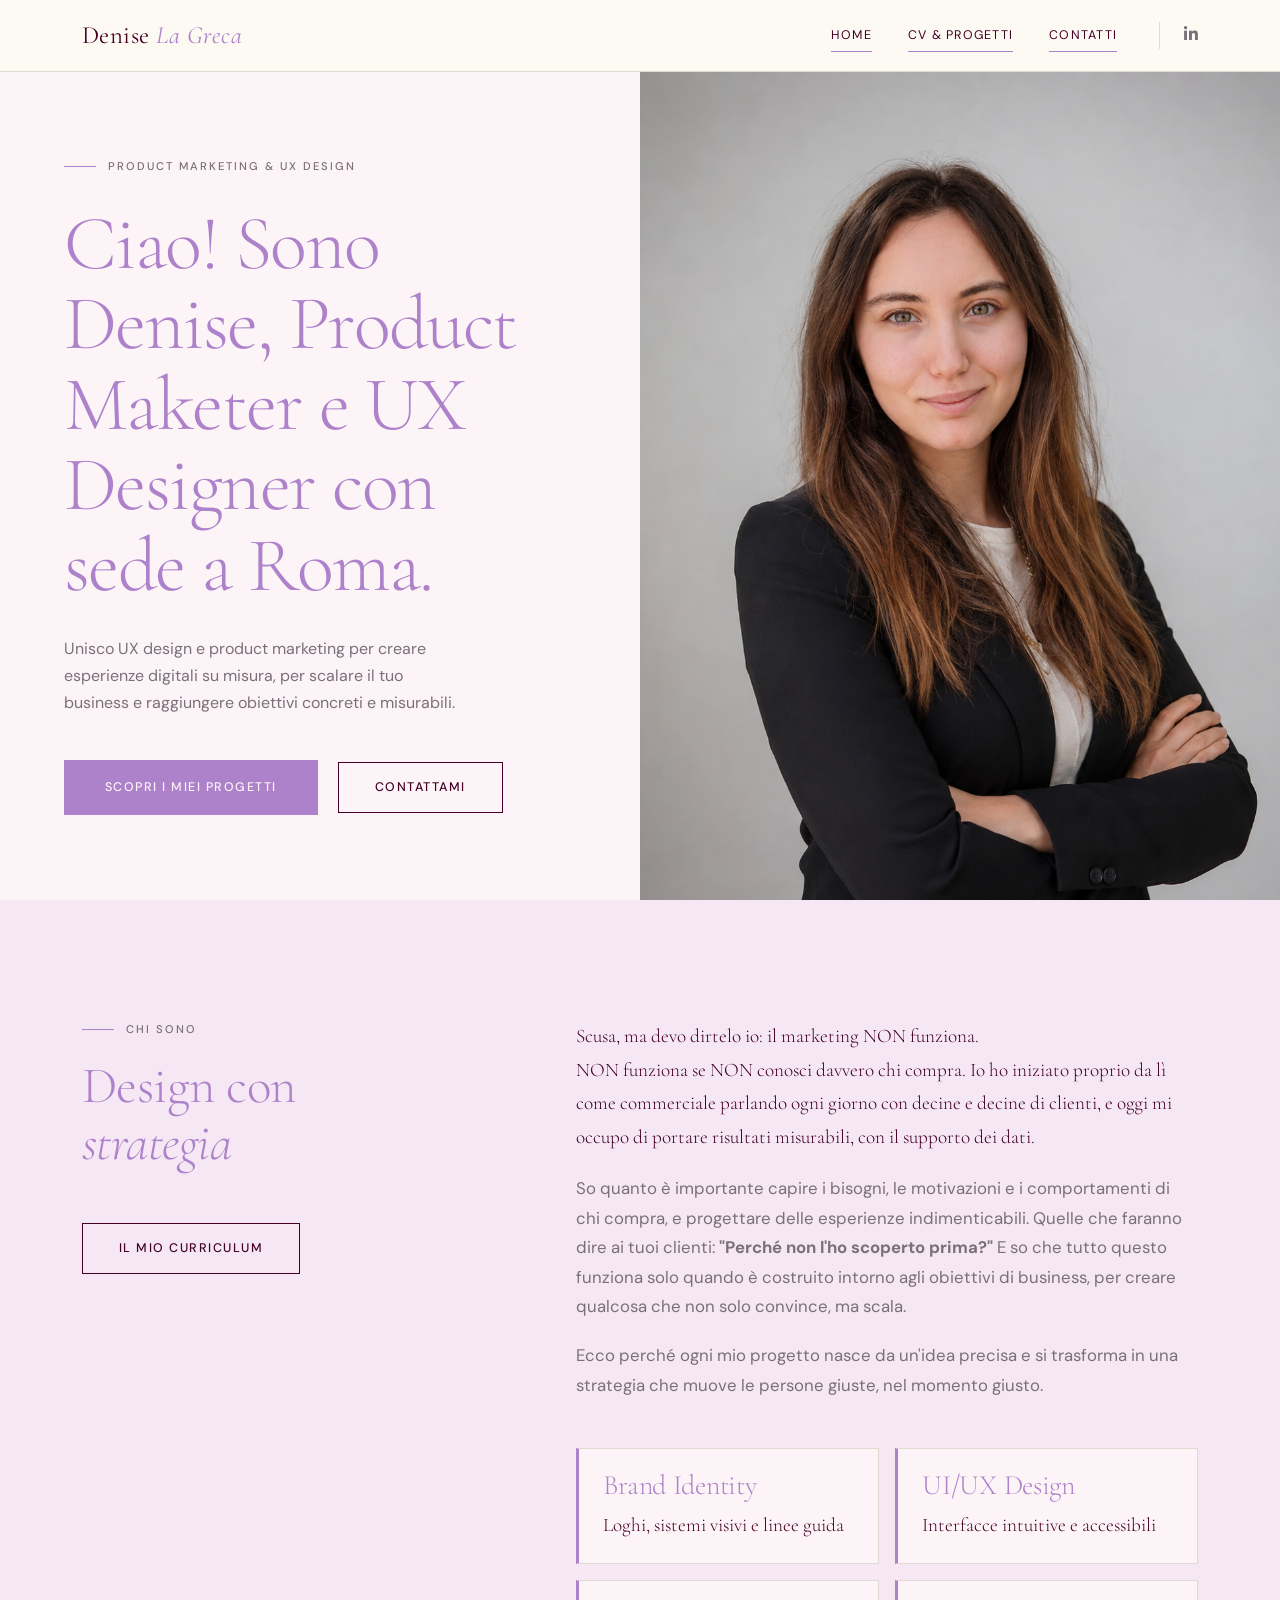
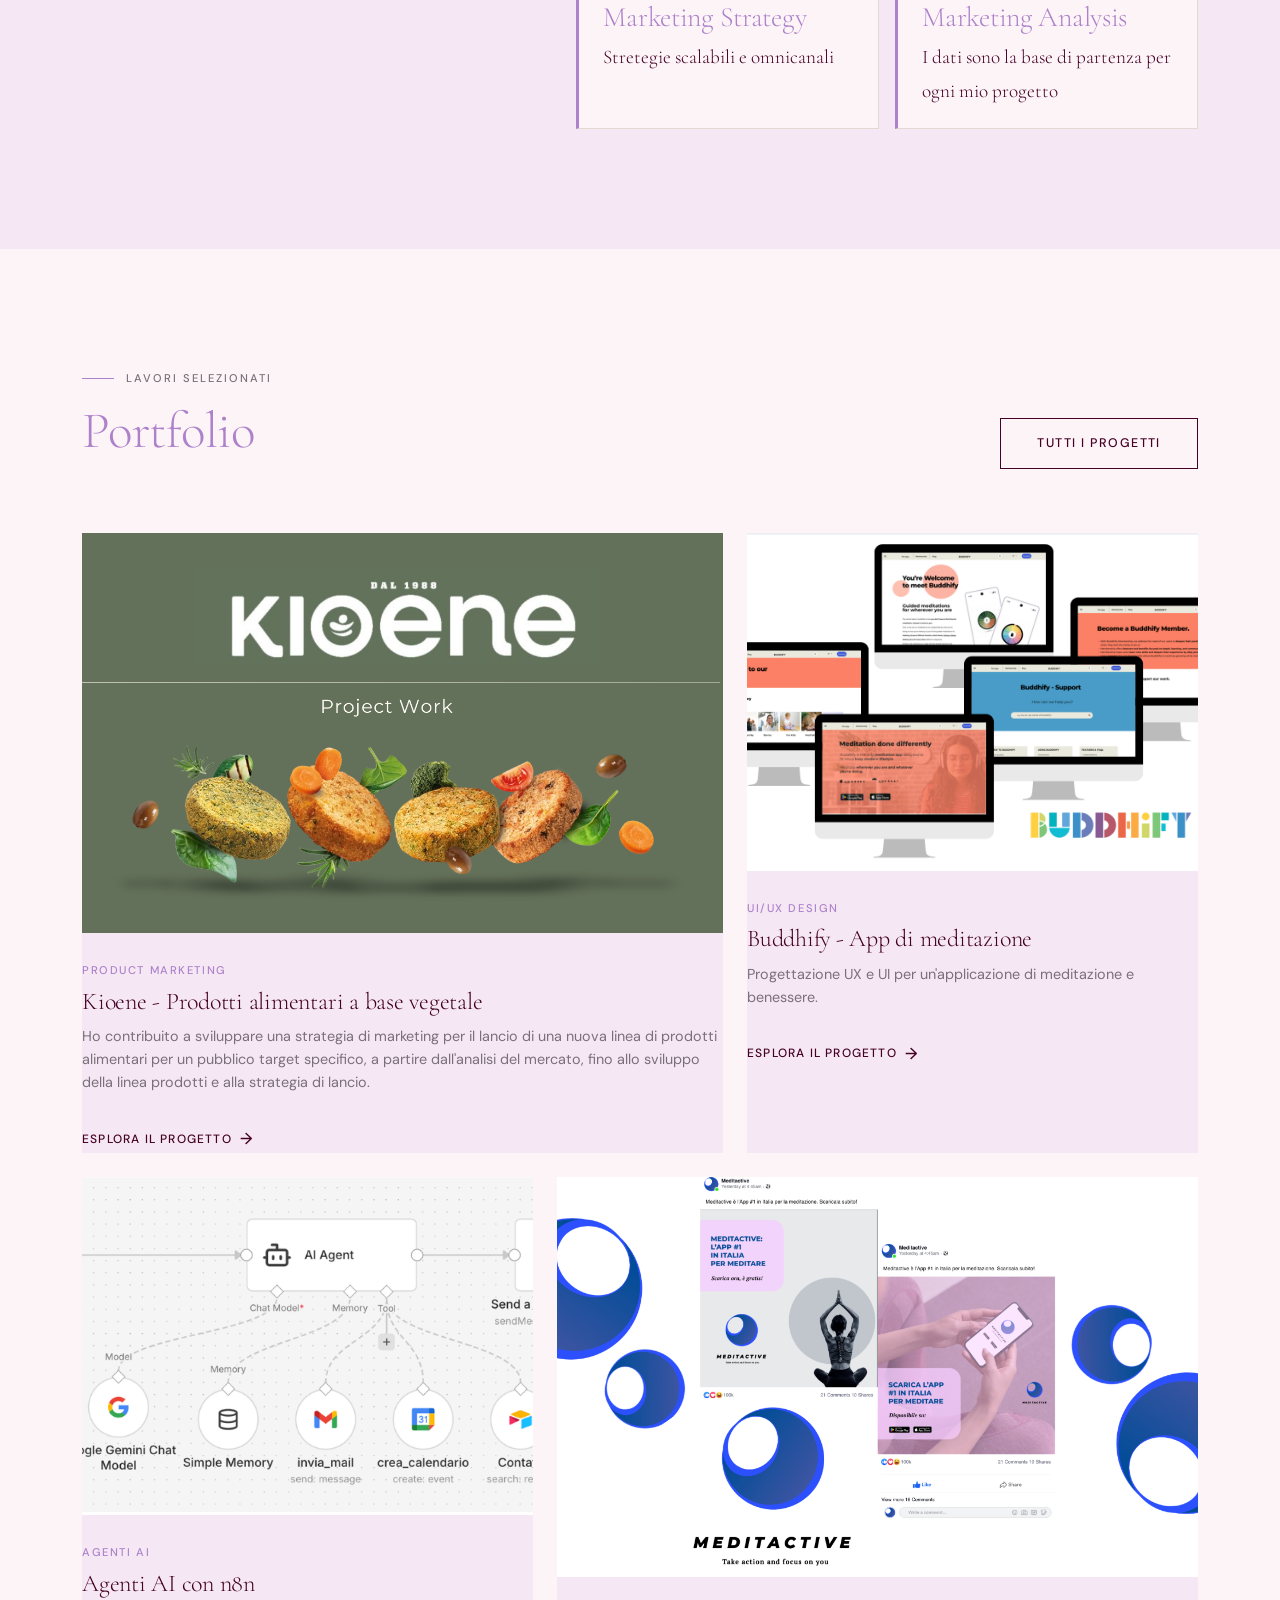
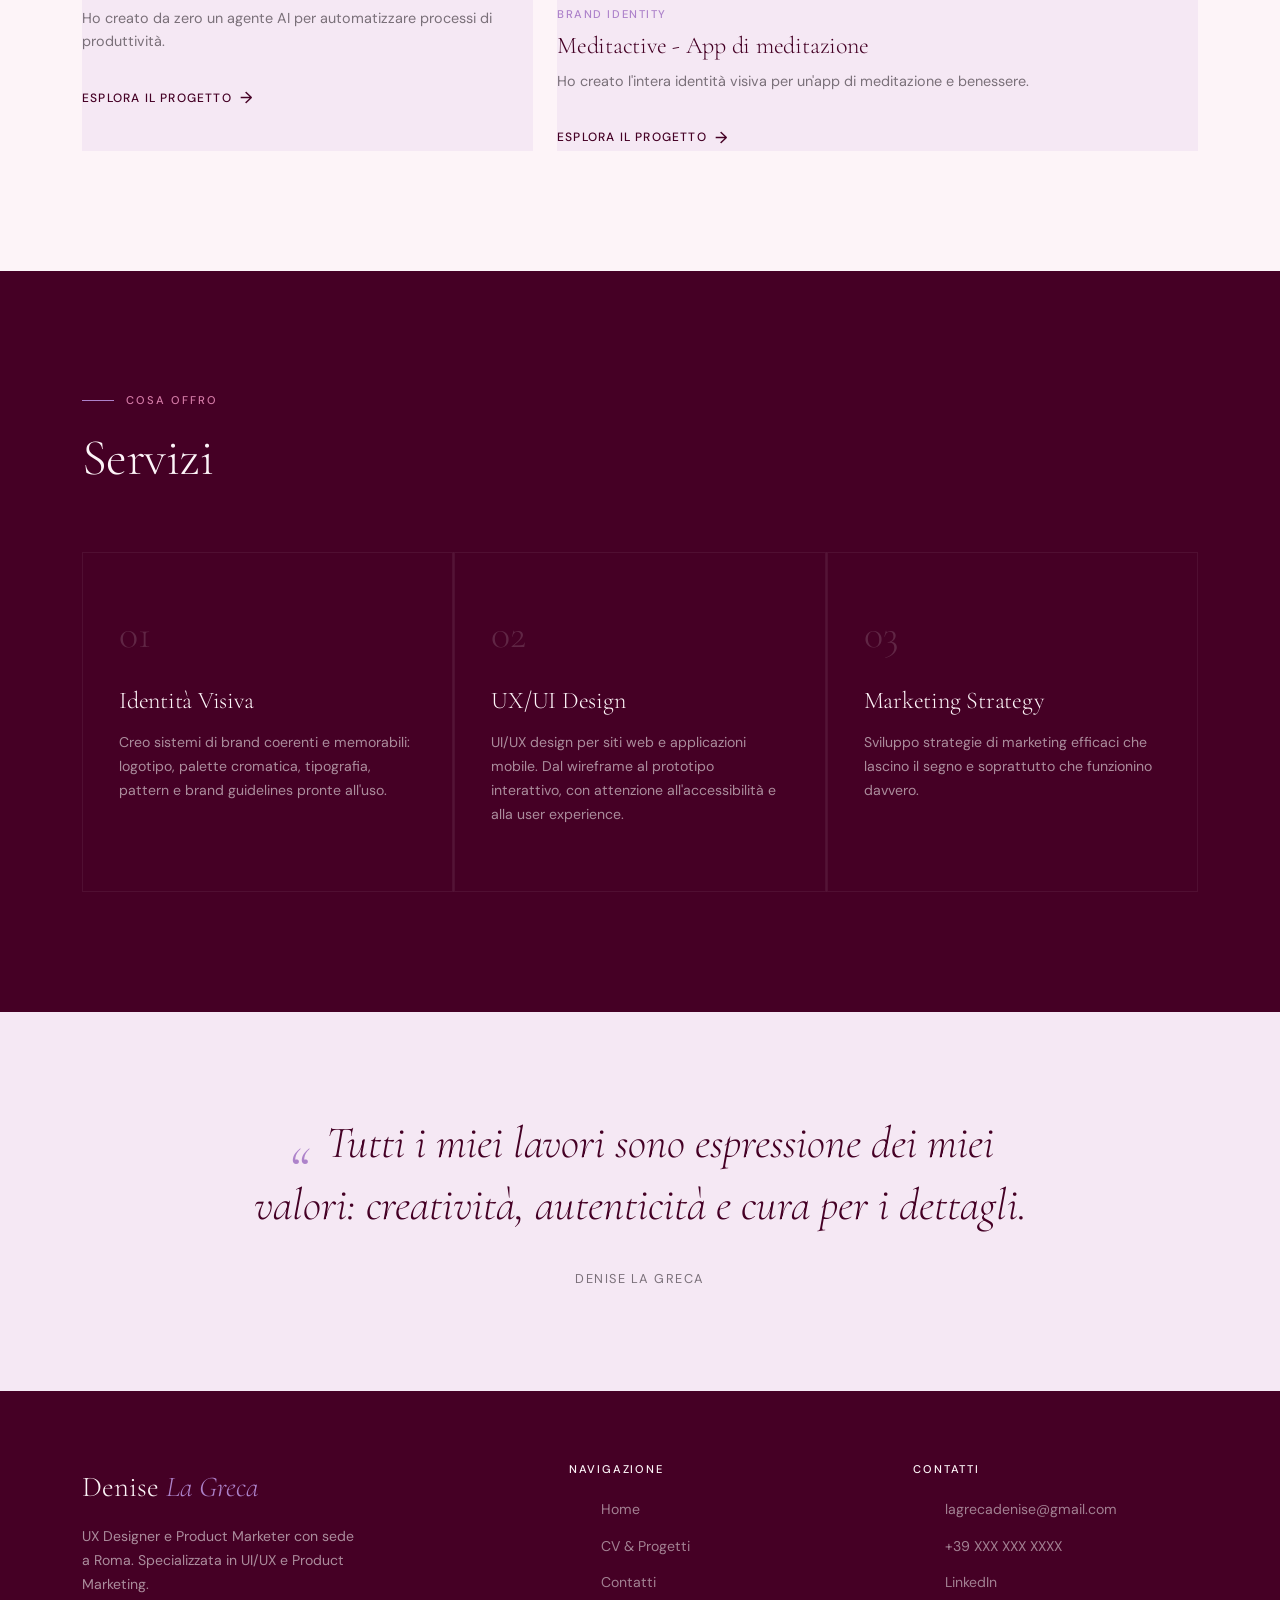
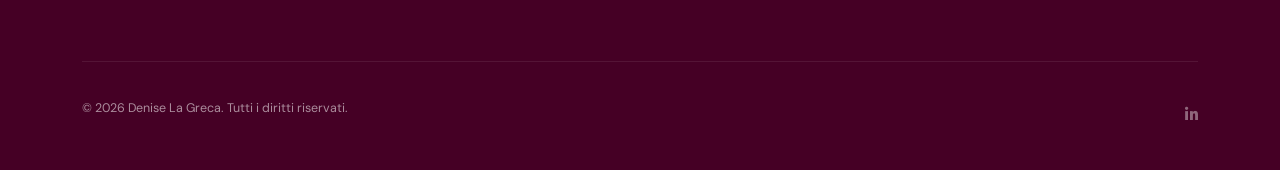
==== commit e8a8b2a1: "h4 to h3" ====
--- a/index.html
+++ b/index.html
@@ -12,7 +12,10 @@
   <meta property="og:url" content="https://provadenise70-prog.github.io/portfolio-denise/">
   <meta property="og:title" content="Denise La Greca — Product Marketing & UX Design">
   <meta property="og:description" content="Portfolio di Denise La Greca, UX Designer e Product Marketer con sede a Roma. Specializzata in UI/UX e Product Marketing.">
-  <meta property="og:image" content="assets/img/og-cover.jpg">
+  <meta property="og:image" content="https://provadenise70-prog.github.io/portfolio-denise/assets/img/og-cover.png">
+  <meta property="og:image:width" content="1200">
+<meta property="og:image:height" content="630">
+<meta property="og:image:type" content="image/png">
   <meta property="og:locale" content="it_IT">
   <meta property="og:site_name" content="Denise La Greca Portfolio">
 
@@ -20,7 +23,7 @@
   <meta name="twitter:card" content="summary_large_image">
   <meta name="twitter:title" content="Denise La Greca — Product Marketing & UX Design">
   <meta name="twitter:description" content="Portfolio di Denise La Greca, UX Designer e Product Marketer con sede a Roma. Specializzata in UI/UX e Product Marketing.">
-  <meta name="twitter:image" content="assets/img/og-cover.jpg">
+  <meta name="twitter:image" content="https://provadenise70-prog.github.io/portfolio-denise/assets/img/og-cover.png">
 
   <!-- Favicon -->
   <link rel="icon" href="favicon.ico" type="image/x-icon">
@@ -81,6 +84,7 @@
     </div>
   </nav>
 
+    <main>
   <!-- ══ HERO ════════════════════════════════════ -->
   <section class="hero">
     <div class="hero-content reveal">
@@ -133,19 +137,19 @@
 
           <div class="skills-grid mt-5">
             <div class="skill-item">
-              <h4>Brand Identity</h4>
+              <h3>Brand Identity</h3>
               <p>Loghi, sistemi visivi e linee guida</p>
             </div>
             <div class="skill-item">
-              <h4>UI/UX Design</h4>
+              <h3>UI/UX Design</h3>
               <p>Interfacce intuitive e accessibili</p>
             </div>
             <div class="skill-item">
-              <h4>Marketing Strategy</h4>
+              <h3>Marketing Strategy</h3>
               <p>Stretegie scalabili e omnicanali</p>
             </div>
             <div class="skill-item">
-              <h4>Marketing Analysis</h4>
+              <h3>Marketing Analysis</h3>
               <p>I dati sono la base di partenza per ogni mio progetto</p>
             </div>
           </div>
@@ -252,12 +256,14 @@
   <!-- ══ QUOTE ════════════════════════════════════ -->
   <section class="quote-section reveal">
     <div class="container">
+      <h2 class="visually-hidden">Filosofia di Design</h2>
       <blockquote>
         Tutti i miei lavori sono espressione dei miei valori: creatività, autenticità e cura per i dettagli.
       </blockquote>
       <cite>Denise La Greca</cite>
     </div>
   </section>
+  </main>
 
   <!-- ══ FOOTER ═══════════════════════════════════ -->
   <footer class="footer">
--- a/assets/css/style.css
+++ b/assets/css/style.css
@@ -35,13 +35,13 @@
 :root {
   --cream: #f5e8f4;
   --ivory: #fdf4f8;
-  --charcoal: #450025;
   --warm-gray: #7a7079;
-  --gold: #ad82ca;
   --gold-light: #d47aa7;
   --terracotta: #c15ea0;
   --sage: #d49fcb;
   --border: #E2DAD0;
+  --soft-purple: #ad82ca;
+  --text-main: #450025;
   --font-display: 'Cormorant Garamond', Georgia, serif;
   --font-body: 'DM Sans', sans-serif;
   --nav-h: 72px;
@@ -55,7 +55,7 @@
 body {
   font-family: var(--font-body);
   background-color: var(--ivory);
-  color: var(--charcoal);
+  color: var(--text-main);
   font-size: 16px;
   line-height: 1.65;
   overflow-x: hidden;
@@ -68,10 +68,10 @@
   line-height: 1.15;
   letter-spacing: -0.01em;
 }
-.logo { font-size: 1.4rem; font-weight: 700; color: var(--lavender); text-decoration: none; }
+.logo { font-size: 1.4rem; font-weight: 700; color: var(--soft-purple); text-decoration: none; }
 .nav-links { display: flex; gap: 2rem; list-style: none; }
 .nav-links a { text-decoration: none; color: var(--text-main); font-weight: 500; }
-.nav-links a.active { color: var(--lavender); }
+.nav-links a.active { color: var(--soft-purple); }
 
 .section-label {
   font-family: var(--font-body);
@@ -89,7 +89,7 @@
   display: inline-block;
   width: 32px;
   height: 1px;
-  background: var(--gold);
+  background: var(--soft-purple);
 }
 
 .btn-outline {
@@ -97,19 +97,19 @@
   align-items: center;
   gap: 10px;
   padding: 14px 36px;
-  border: 1px solid var(--charcoal);
+  border: 1px solid var(--text-main);
   font-family: var(--font-body);
   font-size: 0.78rem;
   font-weight: 500;
   letter-spacing: 0.12em;
   text-transform: uppercase;
-  color: var(--charcoal);
+  color: var(--text-main);
   background: transparent;
   transition: var(--transition);
   cursor: pointer;
 }
 .btn-outline:hover {
-  background: var(--charcoal);
+  background: var(--text-main);
   color: var(--ivory);
   transform: translateY(-2px);
   box-shadow: var(--shadow-soft);
@@ -120,7 +120,7 @@
   align-items: center;
   gap: 10px;
   padding: 16px 40px;
-  background: var(--gold);
+  background: var(--soft-purple);
   color: var(--ivory);
   font-family: var(--font-body);
   font-size: 0.78rem;
@@ -132,7 +132,7 @@
   cursor: pointer;
 }
 .btn-gold:hover {
-  background: var(--charcoal);
+  background: var(--text-main);
   transform: translateY(-2px);
   box-shadow: var(--shadow-card);
 }
@@ -156,10 +156,10 @@
   font-size: 1.55rem;
   font-weight: 400;
   letter-spacing: 0.02em;
-  color: var(--charcoal);
+  color: var(--text-main);
 }
 .navbar-custom .navbar-brand span {
-  color: var(--gold);
+  color: var(--soft-purple);
   font-style: italic;
 }
 .navbar-custom .nav-link {
@@ -181,24 +181,65 @@
   left: 0;
   width: 0;
   height: 1px;
-  background: var(--gold);
+  background: var(--soft-purple);
   transition: width var(--transition);
 }
 .navbar-custom .nav-link:hover, .navbar-custom .nav-link.active {
-  color: var(--charcoal) !important;
+  color: var(--text-main) !important;
 }
 .navbar-custom .nav-link:hover::after, .navbar-custom .nav-link.active::after {
   width: 100%;
 }
 .navbar-custom .navbar-toggler {
   border: none;
-  padding: 4px;
+  padding: 0.25rem 0.5rem;
 }
 .navbar-custom .navbar-toggler:focus {
+  outline: none;
   box-shadow: none;
 }
 .navbar-custom .navbar-toggler .navbar-toggler-icon {
   background-image: url("data:image/svg+xml,%3Csvg xmlns='http://www.w3.org/2000/svg' width='24' height='24' viewBox='0 0 24 24' fill='none' stroke='%231C1C1C' stroke-width='1.5'%3E%3Cline x1='3' y1='6' x2='21' y2='6'/%3E%3Cline x1='3' y1='12' x2='21' y2='12'/%3E%3Cline x1='3' y1='18' x2='21' y2='18'/%3E%3C/svg%3E");
+}
+@media (max-width: 991px) {
+  .navbar-collapse {
+    position: fixed;
+    top: 72px;
+    left: 0;
+    right: 0;
+    width: 100%;
+    max-height: calc(100vh - 72px);
+    overflow-y: auto;
+    background-color: rgba(245, 232, 244, 0.98);
+    backdrop-filter: blur(10px);
+    padding: 1.5rem 1rem;
+    box-shadow: 0 12px 48px rgba(69, 0, 37, 0.2);
+    z-index: 999;
+  }
+
+  .navbar-collapse.show {
+    display: block !important;
+  }
+
+  .nav-link {
+    padding: 0.75rem 0 !important;
+    color: var(--text-main) !important;
+    border-bottom: 1px solid var(--border);
+    transition: var(--transition);
+  }
+
+  .nav-link:hover {
+    color: var(--soft-purple) !important;
+  }
+
+  .nav-link:last-child {
+    border-bottom: none;
+  }
+
+  .nav-link.active {
+    color: var(--soft-purple) !important;
+    font-weight: 500;
+  }
 }
 .navbar-custom .nav-social {
   display: flex;
@@ -214,7 +255,7 @@
   transition: color var(--transition);
 }
 .navbar-custom .nav-social a:hover {
-  color: var(--gold);
+  color: var(--soft-purple);
 }
 
 .hero {
@@ -260,7 +301,7 @@
 }
 .hero-content h1 em {
   font-style: italic;
-  color: var(--gold);
+  color: var(--soft-purple);
 }
 .hero-content .hero-sub {
   font-family: var(--font-body);
@@ -309,7 +350,7 @@
   width: 100px;
   height: 100px;
   border-radius: 50%;
-  background: var(--gold);
+  background: var(--soft-purple);
   color: var(--ivory);
   display: flex;
   align-items: center;
@@ -371,7 +412,7 @@
   line-height: 1.1;
 }
 .intro-section h2 em {
-  color: var(--gold);
+  color: var(--soft-purple);
   font-style: italic;
 }
 .intro-section .intro-right p {
@@ -382,7 +423,7 @@
 }
 .intro-section .intro-right p:first-of-type {
   font-size: 1.2rem;
-  color: var(--charcoal);
+  color: var(--text-main);
   font-family: var(--font-display);
   font-weight: 300;
 }
@@ -401,7 +442,7 @@
   padding: 20px 24px;
   background: var(--ivory);
   border: 1px solid var(--border);
-  border-left: 3px solid var(--gold);
+  border-left: 3px solid var(--soft-purple);
 }
 .intro-section .skill-item h4 {
   font-family: var(--font-display);
@@ -518,7 +559,7 @@
   font-weight: 500;
   letter-spacing: 0.14em;
   text-transform: uppercase;
-  color: var(--gold);
+  color: var(--soft-purple);
   margin-bottom: 8px;
 }
 .portfolio-card .card-title {
@@ -542,7 +583,7 @@
   font-weight: 500;
   letter-spacing: 0.1em;
   text-transform: uppercase;
-  color: var(--charcoal);
+  color: var(--text-main);
   transition: gap var(--transition);
 }
 .portfolio-card .card-arrow::after {
@@ -550,7 +591,7 @@
   font-size: 1rem;
 }
 .portfolio-card:hover .card-title {
-  color: var(--gold);
+  color: var(--soft-purple);
 }
 .portfolio-card:hover .card-arrow {
   gap: 14px;
@@ -558,7 +599,7 @@
 
 .services-section {
   padding: 120px 0;
-  background: var(--charcoal);
+  background: var(--text-main);
   color: var(--ivory);
 }
 @media (max-width: 768px) {
@@ -570,7 +611,7 @@
   color: var(--gold-light);
 }
 .services-section .section-label::before {
-  background: var(--gold);
+  background: var(--soft-purple);
 }
 .services-section h2 {
   font-size: clamp(2.2rem, 4vw, 3.5rem);
@@ -590,7 +631,7 @@
 }
 .services-section .service-item {
   padding: 48px 36px;
-  background: var(--charcoal);
+  background: var(--text-main);
   border: 1px solid rgba(255, 255, 255, 0.06);
   transition: background var(--transition);
 }
@@ -598,7 +639,7 @@
   background: rgba(184, 147, 90, 0.12);
 }
 .services-section .service-item:hover .service-num {
-  color: var(--gold);
+  color: var(--soft-purple);
 }
 .services-section .service-item .service-num {
   font-family: var(--font-display);
@@ -634,11 +675,11 @@
   line-height: 1.4;
   max-width: 800px;
   margin: 0 auto 28px;
-  color: var(--charcoal);
+  color: var(--text-main);
 }
 .quote-section blockquote::before {
   content: "“";
-  color: var(--gold);
+  color: var(--soft-purple);
   font-size: 4rem;
   line-height: 0;
   vertical-align: -0.5em;
@@ -662,7 +703,7 @@
   margin: 16px 0 20px;
 }
 .cv-hero h1 em {
-  color: var(--gold);
+  color: var(--soft-purple);
   font-style: italic;
 }
 .cv-hero p {
@@ -705,7 +746,7 @@
   gap: 10px;
 }
 .cv-layout .cv-sidebar .sidebar-block h3 i {
-  color: var(--gold);
+  color: var(--soft-purple);
   font-size: 0.9rem;
 }
 .cv-layout .cv-sidebar .sidebar-block p, .cv-layout .cv-sidebar .sidebar-block a {
@@ -716,7 +757,7 @@
   margin-bottom: 4px;
 }
 .cv-layout .cv-sidebar .sidebar-block a:hover {
-  color: var(--gold);
+  color: var(--soft-purple);
 }
 .cv-layout .cv-sidebar .skill-bar-item {
   margin-bottom: 14px;
@@ -726,7 +767,7 @@
   justify-content: space-between;
   font-size: 0.82rem;
   margin-bottom: 6px;
-  color: var(--charcoal);
+  color: var(--text-main);
 }
 .cv-layout .cv-sidebar .skill-bar-item .skill-track {
   height: 2px;
@@ -738,7 +779,7 @@
   top: 0;
   left: 0;
   height: 100%;
-  background: var(--gold);
+  background: var(--soft-purple);
   transition: width 1s ease;
 }
 .cv-layout .cv-sidebar .lang-list li {
@@ -747,7 +788,7 @@
   font-size: 0.88rem;
   padding: 8px 0;
   border-bottom: 1px solid var(--border);
-  color: var(--charcoal);
+  color: var(--text-main);
 }
 .cv-layout .cv-sidebar .lang-list li span {
   color: var(--warm-gray);
@@ -765,7 +806,7 @@
   gap: 12px;
 }
 .cv-layout .cv-main .cv-section h2 i {
-  color: var(--gold);
+  color: var(--soft-purple);
   font-size: 1rem;
 }
 .cv-layout .cv-main .timeline-item {
@@ -802,7 +843,7 @@
   font-size: 0.78rem;
   font-weight: 500;
   letter-spacing: 0.06em;
-  color: var(--gold);
+  color: var(--soft-purple);
   text-align: right;
   padding-right: 24px;
   padding-top: 4px;
@@ -820,9 +861,9 @@
   width: 8px;
   height: 8px;
   border-radius: 50%;
-  background: var(--gold);
+  background: var(--soft-purple);
   border: 2px solid var(--ivory);
-  box-shadow: 0 0 0 1px var(--gold);
+  box-shadow: 0 0 0 1px var(--soft-purple);
 }
 @media (max-width: 480px) {
   .cv-layout .cv-main .timeline-item .timeline-dot {
@@ -905,7 +946,7 @@
   font-weight: 500;
   letter-spacing: 0.1em;
   text-transform: uppercase;
-  color: var(--gold);
+  color: var(--soft-purple);
   background: rgba(184, 147, 90, 0.1);
   padding: 4px 10px;
   border-radius: 2px;
@@ -931,14 +972,14 @@
   font-weight: 500;
   letter-spacing: 0.1em;
   text-transform: uppercase;
-  color: var(--charcoal);
-  border-bottom: 1px solid var(--charcoal);
+  color: var(--text-main);
+  border-bottom: 1px solid var(--text-main);
   padding-bottom: 4px;
   transition: var(--transition);
 }
 .projects-section .project-card .project-link:hover {
-  color: var(--gold);
-  border-color: var(--gold);
+  color: var(--soft-purple);
+  border-color: var(--soft-purple);
   gap: 14px;
 }
 
@@ -951,7 +992,7 @@
   margin: 16px 0 20px;
 }
 .contact-hero h1 em {
-  color: var(--gold);
+  color: var(--soft-purple);
   font-style: italic;
 }
 .contact-hero p {
@@ -1006,7 +1047,7 @@
   align-items: center;
   justify-content: center;
   flex-shrink: 0;
-  color: var(--gold);
+  color: var(--soft-purple);
   font-size: 0.95rem;
   margin-top: 2px;
 }
@@ -1021,12 +1062,12 @@
 }
 .contact-layout .contact-info .info-item div a, .contact-layout .contact-info .info-item div p {
   font-size: 0.95rem;
-  color: var(--charcoal);
+  color: var(--text-main);
   margin: 0;
   transition: color var(--transition);
 }
 .contact-layout .contact-info .info-item div a:hover, .contact-layout .contact-info .info-item div p:hover {
-  color: var(--gold);
+  color: var(--soft-purple);
 }
 .contact-layout .contact-info .social-links {
   display: flex;
@@ -1045,9 +1086,9 @@
   transition: var(--transition);
 }
 .contact-layout .contact-info .social-links a:hover {
-  background: var(--gold);
+  background: var(--soft-purple);
   color: var(--ivory);
-  border-color: var(--gold);
+  border-color: var(--soft-purple);
 }
 
 .contact-form-wrap .form-label {
@@ -1056,7 +1097,7 @@
   font-weight: 500;
   letter-spacing: 0.12em;
   text-transform: uppercase;
-  color: var(--charcoal);
+  color: var(--text-main);
   margin-bottom: 8px;
 }
 .contact-form-wrap .form-control,
@@ -1066,7 +1107,7 @@
   padding: 14px 16px;
   font-family: var(--font-body);
   font-size: 0.9rem;
-  color: var(--charcoal);
+  color: var(--text-main);
   background: var(--ivory);
   transition: border-color var(--transition), box-shadow var(--transition);
 }
@@ -1079,7 +1120,7 @@
 }
 .contact-form-wrap .form-control:focus,
 .contact-form-wrap .form-select:focus {
-  border-color: var(--gold);
+  border-color: var(--soft-purple);
   box-shadow: 0 0 0 3px rgba(184, 147, 90, 0.12);
   outline: none;
 }
@@ -1093,8 +1134,8 @@
   margin-top: 3px;
 }
 .contact-form-wrap .form-check .form-check-input:checked {
-  background-color: var(--gold);
-  border-color: var(--gold);
+  background-color: var(--soft-purple);
+  border-color: var(--soft-purple);
 }
 .contact-form-wrap .form-check .form-check-input:focus {
   box-shadow: 0 0 0 3px rgba(184, 147, 90, 0.15);
@@ -1125,12 +1166,12 @@
   background: rgba(138, 158, 140, 0.15);
   border-left: 3px solid var(--sage);
   font-size: 0.9rem;
-  color: var(--charcoal);
+  color: var(--text-main);
   margin-top: 20px;
 }
 
 .footer {
-  background: var(--charcoal);
+  background: var(--text-main);
   color: rgba(255, 255, 255, 0.55);
   padding: 72px 0 36px;
 }
@@ -1157,7 +1198,7 @@
   display: block;
 }
 .footer .footer-brand .brand-name span {
-  color: var(--gold);
+  color: var(--soft-purple);
   font-style: italic;
 }
 .footer .footer-brand p {
@@ -1183,7 +1224,7 @@
   transition: color var(--transition);
 }
 .footer ul li a:hover {
-  color: var(--gold);
+  color: var(--soft-purple);
 }
 .footer .footer-bottom {
   display: flex;
@@ -1208,12 +1249,12 @@
   transition: color var(--transition);
 }
 .footer .footer-bottom .footer-socials a:hover {
-  color: var(--gold);
+  color: var(--soft-purple);
 }
 
 body.page-cv .nav-link[href*=CV],
 body.page-contact .nav-link[href*=Contatti] {
-  color: var(--charcoal) !important;
+  color: var(--text-main) !important;
 }
 body.page-cv .nav-link[href*=CV]::after,
 body.page-contact .nav-link[href*=Contatti]::after {
@@ -1240,3 +1281,14 @@
     font-size: 0.75rem;
   }
 }/*# sourceMappingURL=style.css.map */
+.visually-hidden {
+  position: absolute;
+  width: 1px;
+  height: 1px;
+  padding: 0;
+  margin: -1px;
+  overflow: hidden;
+  clip: rect(0, 0, 0, 0);
+  white-space: nowrap;
+  border-width: 0;
+}
